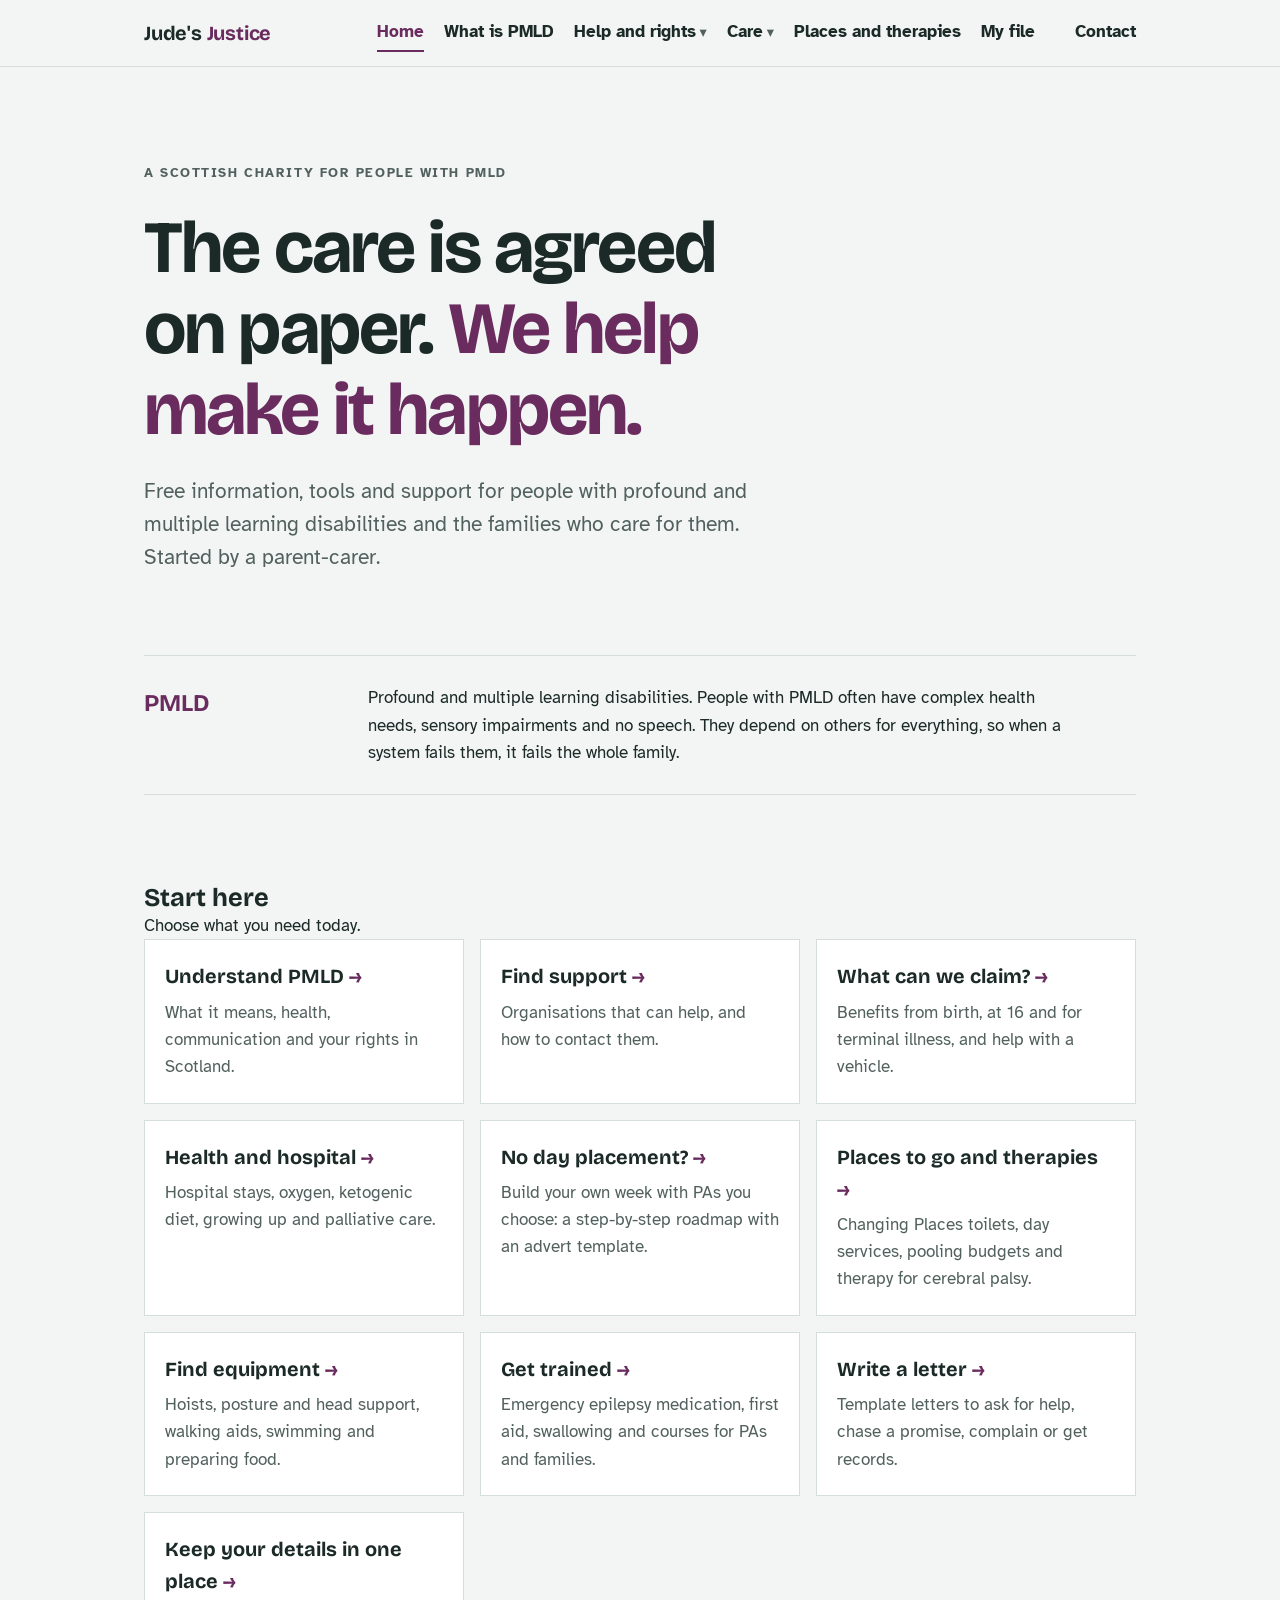
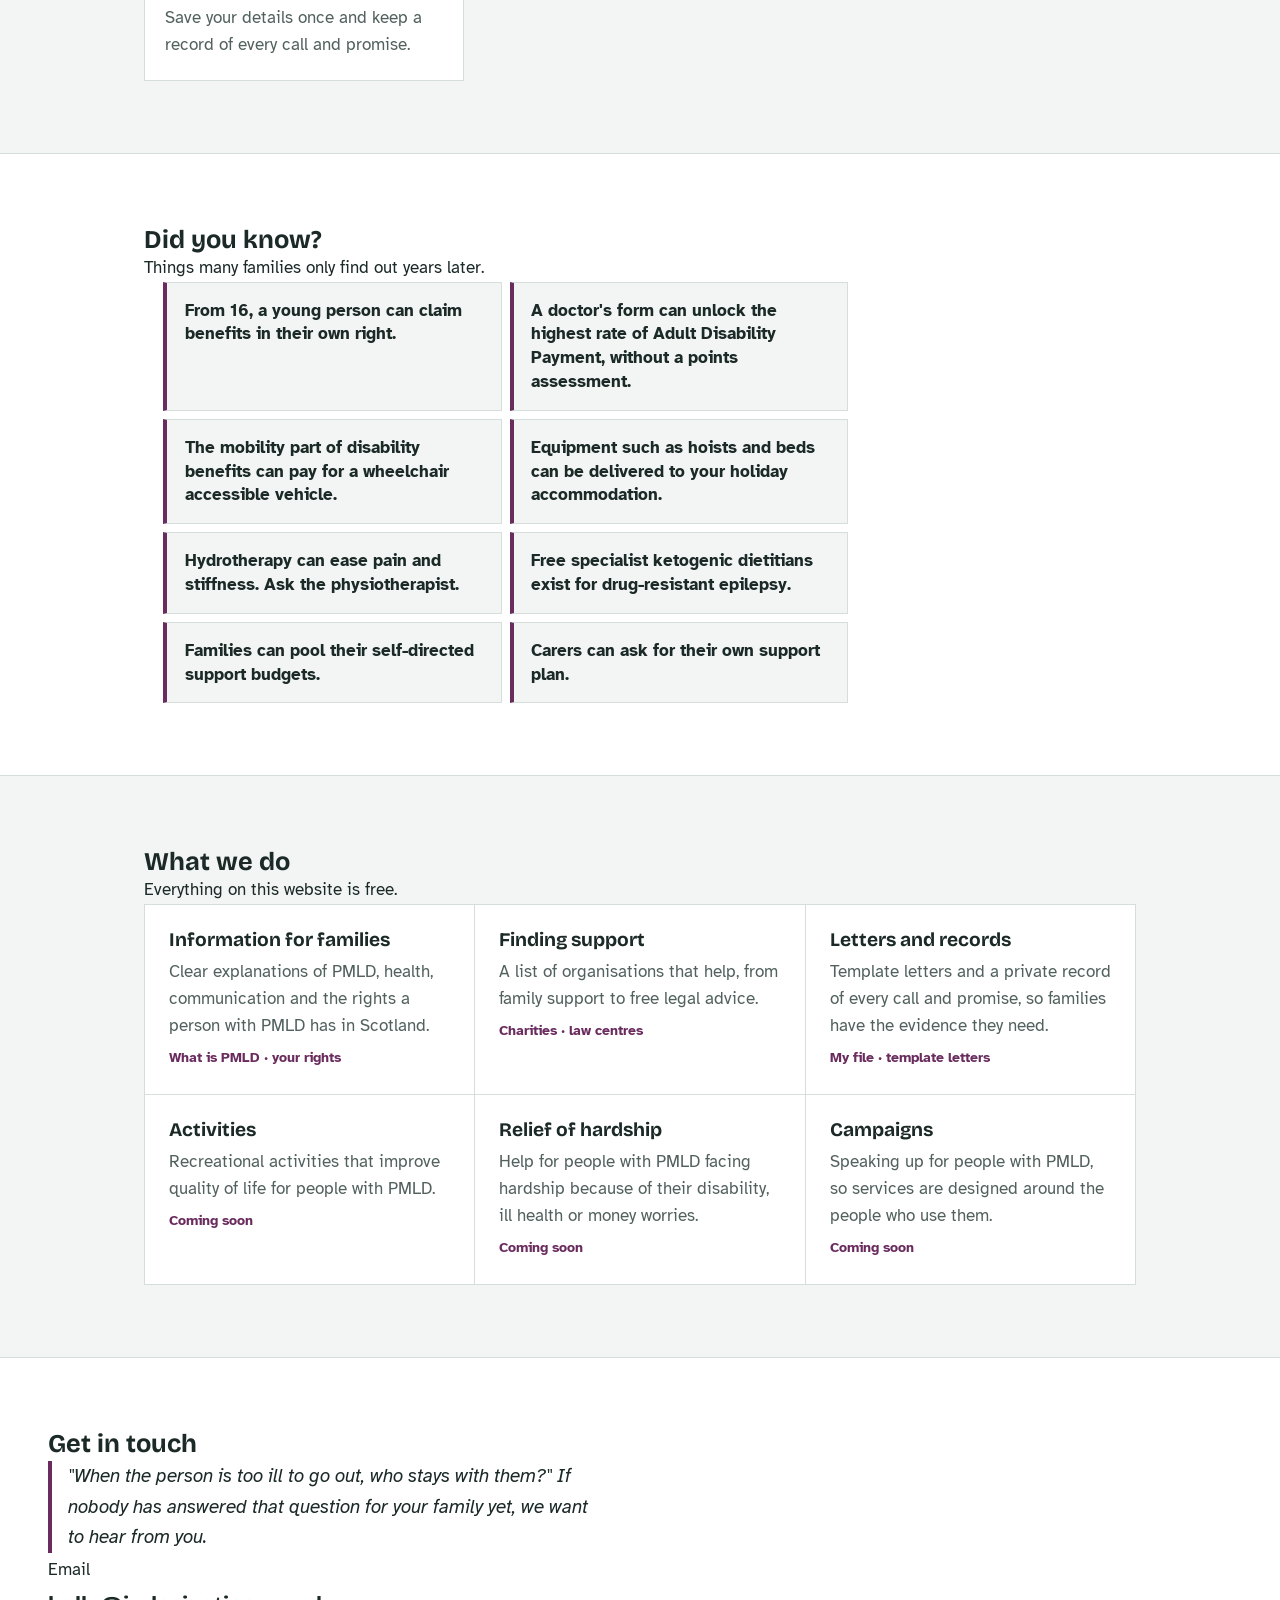
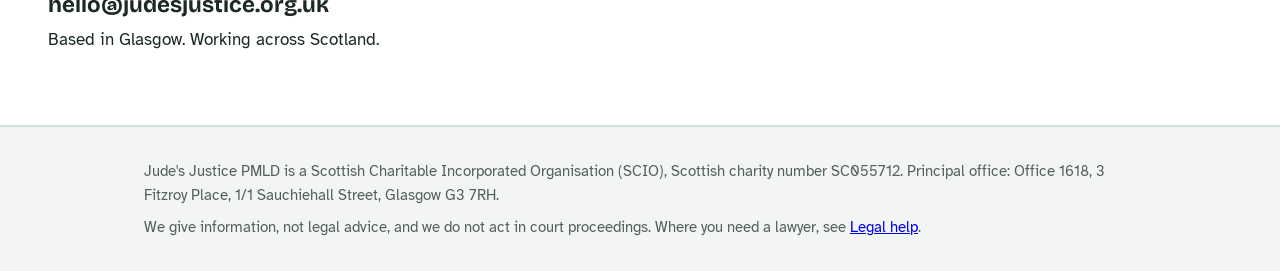
==== index.html @ f097c774 "Publish Jude's Justice website Co-Authored-By: Claude Opus 5.5 <noreply@anthropic.com> Claude-Sessio" ====
<!doctype html>
<html lang="en-GB">
<head>
<meta charset="utf-8">
<meta name="robots" content="noindex">
<meta name="viewport" content="width=device-width, initial-scale=1, viewport-fit=cover">
<meta name="description" content="Jude's Justice PMLD: a Scottish charity giving free information, tools and support to people with profound and multiple learning disabilities (PMLD) and their families.">
<title>Jude's Justice PMLD</title>
<link rel="preconnect" href="https://fonts.googleapis.com">
<link rel="preconnect" href="https://fonts.gstatic.com" crossorigin>
<link rel="stylesheet" href="https://fonts.googleapis.com/css2?family=Bricolage+Grotesque:opsz,wght@12..96,500;12..96,700&family=Atkinson+Hyperlegible:ital,wght@0,400;0,700;1,400&display=swap">
<link rel="stylesheet" href="style.css">
<script src="site.js"></script>
<style>html{-webkit-text-size-adjust:100%}body{margin:0}*,*::before,*::after{box-sizing:border-box}img{max-width:100%}</style>
</head>
<body>


<div class="stickyhead"><div class="wrap">
  <header class="top">
    <div class="brand"><a href="index.html">Jude's <span>Justice</span></a></div>
    <nav class="sitenav" aria-label="Main">
      <a href="index.html" aria-current="page">Home</a>
      <a href="pmld.html">What is PMLD</a>
      <details class="navgroup">
        <summary>Help and rights</summary>
        <div class="navpanel">
          <a href="benefits.html">Benefits</a>
          <a href="letters.html">Template letters</a>
          <a href="services.html">Support services</a>
        </div>
      </details>
      <details class="navgroup">
        <summary>Care</summary>
        <div class="navpanel">
          <a href="health.html">Health and hospital</a>
          <a href="training.html">Training</a>
          <a href="equipment.html">Equipment</a>
          <a href="own-week.html">Build your own week</a>
        </div>
      </details>
      <a href="places.html">Places and therapies</a>
      <a href="my-file.html">My file<span class="count" data-myfile-count hidden></span></a>
      <a href="index.html#contact">Contact</a>
    </nav>
  </header>
</div></div>

<div class="wrap">

  <div class="hero">
    <p class="eyebrow">A Scottish charity for people with PMLD</p>
    <h1>The care is agreed on paper. <em>We help make it happen.</em></h1>
    <p class="lede">Free information, tools and support for people with profound and multiple learning disabilities and the families who care for them. Started by a parent-carer.</p>
  </div>

  <dl class="pmld">
    <dt>PMLD</dt>
    <dd>Profound and multiple learning disabilities. People with PMLD often have complex health needs, sensory impairments and no speech. They depend on others for everything, so when a system fails them, it fails the whole family.</dd>
  </dl>
</div>

<section id="start">
  <div class="wrap">
    <h2>Start here</h2>
    <p class="intro">Choose what you need today.</p>
    <div class="routes">
      <a class="route" href="pmld.html"><span class="go">Understand PMLD</span><p>What it means, health, communication and your rights in Scotland.</p></a>
      <a class="route" href="services.html"><span class="go">Find support</span><p>Organisations that can help, and how to contact them.</p></a>
      <a class="route" href="benefits.html"><span class="go">What can we claim?</span><p>Benefits from birth, at 16 and for terminal illness, and help with a vehicle.</p></a>
      <a class="route" href="health.html"><span class="go">Health and hospital</span><p>Hospital stays, oxygen, ketogenic diet, growing up and palliative care.</p></a>
      <a class="route" href="own-week.html"><span class="go">No day placement?</span><p>Build your own week with PAs you choose: a step-by-step roadmap with an advert template.</p></a>
      <a class="route" href="places.html"><span class="go">Places to go and therapies</span><p>Changing Places toilets, day services, pooling budgets and therapy for cerebral palsy.</p></a>
      <a class="route" href="equipment.html"><span class="go">Find equipment</span><p>Hoists, posture and head support, walking aids, swimming and preparing food.</p></a>
      <a class="route" href="training.html"><span class="go">Get trained</span><p>Emergency epilepsy medication, first aid, swallowing and courses for PAs and families.</p></a>
      <a class="route" href="letters.html"><span class="go">Write a letter</span><p>Template letters to ask for help, chase a promise, complain or get records.</p></a>
      <a class="route" href="my-file.html"><span class="go">Keep your details in one place</span><p>Save your details once and keep a record of every call and promise.</p></a>
    </div>
  </div>
</section>


<section id="did-you-know" class="who">
  <div class="wrap">
    <h2>Did you know?</h2>
    <p class="intro">Things many families only find out years later.</p>
    <ul class="dyk">
      <li><a href="benefits.html#sixteen">From 16, a young person can claim benefits in their own right.</a></li>
      <li><a href="benefits.html#terminal">A doctor's form can unlock the highest rate of Adult Disability Payment, without a points assessment.</a></li>
      <li><a href="benefits.html#car">The mobility part of disability benefits can pay for a wheelchair accessible vehicle.</a></li>
      <li><a href="places.html#holidays">Equipment such as hoists and beds can be delivered to your holiday accommodation.</a></li>
      <li><a href="places.html#hydro">Hydrotherapy can ease pain and stiffness. Ask the physiotherapist.</a></li>
      <li><a href="health.html#keto">Free specialist ketogenic dietitians exist for drug-resistant epilepsy.</a></li>
      <li><a href="places.html#pooling">Families can pool their self-directed support budgets.</a></li>
      <li><a href="letters.html#carer">Carers can ask for their own support plan.</a></li>
    </ul>
  </div>
</section>

<section>
  <div class="wrap">
    <h2>What we do</h2>
    <p class="intro">Everything on this website is free.</p>
    <div class="services">
      <div class="svc"><h3>Information for families</h3><p>Clear explanations of PMLD, health, communication and the rights a person with PMLD has in Scotland.</p><p class="terms">What is PMLD · your rights</p></div>
      <div class="svc"><h3>Finding support</h3><p>A list of organisations that help, from family support to free legal advice.</p><p class="terms">Charities · law centres</p></div>
      <div class="svc"><h3>Letters and records</h3><p>Template letters and a private record of every call and promise, so families have the evidence they need.</p><p class="terms">My file · template letters</p></div>
      <div class="svc"><h3>Activities</h3><p>Recreational activities that improve quality of life for people with PMLD.</p><p class="terms">Coming soon</p></div>
      <div class="svc"><h3>Relief of hardship</h3><p>Help for people with PMLD facing hardship because of their disability, ill health or money worries.</p><p class="terms">Coming soon</p></div>
      <div class="svc"><h3>Campaigns</h3><p>Speaking up for people with PMLD, so services are designed around the people who use them.</p><p class="terms">Coming soon</p></div>
    </div>
  </div>
</section>

<section id="contact" class="who">
  <div class="wrap contact">
    <h2>Get in touch</h2>
    <p class="question">"When the person is too ill to go out, who stays with them?" If nobody has answered that question for your family yet, we want to hear from you.</p>
    <p>Email</p>
    <p class="addr">hello@judesjustice.org.uk</p>
    <p>Based in Glasgow. Working across Scotland.</p>
  </div>
</section>

<footer>
  <div class="wrap">
    <p>Jude's Justice PMLD is a Scottish Charitable Incorporated Organisation (SCIO), Scottish charity number SC055712. Principal office: Office 1618, 3 Fitzroy Place, 1/1 Sauchiehall Street, Glasgow G3 7RH.</p>
    <p>We give information, not legal advice, and we do not act in court proceedings. Where you need a lawyer, see <a href="services.html#legal">Legal help</a>.</p>
  </div>
</footer>
</body>
</html>
---- style.css ----
/* Layout: one calm reading column, a wide hero statement, services as an even 2/3-column grid, a true 3-step sequence */
:root{
  --bg:#F2F5F4; --surface:#FFFFFF; --ink:#1B2927; --muted:#52615E;
  --accent:#6A2C5E; --accent-soft:#EFE3EC; --line:#D5DEDB;
  --display:"Bricolage Grotesque", "Segoe UI", system-ui, sans-serif;
  --body:"Atkinson Hyperlegible", "Segoe UI", system-ui, sans-serif;
}
@media (prefers-color-scheme: dark){:root:not([data-theme="light"]){
  --bg:#121A19; --surface:#1A2523; --ink:#E6EEEC; --muted:#A3B3AF;
  --accent:#E3A6D4; --accent-soft:#2E1F2B; --line:#2C3A37; color-scheme:dark }}
:root[data-theme="dark"]{
  --bg:#121A19; --surface:#1A2523; --ink:#E6EEEC; --muted:#A3B3AF;
  --accent:#E3A6D4; --accent-soft:#2E1F2B; --line:#2C3A37; color-scheme:dark }

body{background:var(--bg);color:var(--ink);font-family:var(--body);font-size:1.0625rem;line-height:1.6}
.wrap{max-width:68rem;margin:0 auto;padding-inline:clamp(16px,5vw,48px)}
h1,h2,h3{font-family:var(--display);text-wrap:balance;margin:0;line-height:1.1}
p{margin:0}
.draft{background:var(--accent-soft);color:var(--accent);font-size:.875rem;text-align:center;padding:.5rem 16px;font-weight:700}

header.top{display:flex;justify-content:space-between;align-items:center;gap:1rem;padding-block:1.5rem;flex-wrap:wrap}
.brand{font-family:var(--display);font-weight:700;font-size:1.25rem;letter-spacing:-.01em}
.brand span{color:var(--accent)}
.navlink{color:var(--ink);font-weight:700;text-decoration:none;border-bottom:2px solid var(--accent)}
.navlink:focus-visible,a:focus-visible{outline:3px solid var(--accent);outline-offset:3px}

.hero{padding-block:clamp(2.5rem,8vw,6rem) clamp(2rem,6vw,4rem);display:grid;gap:1.5rem}
.eyebrow{text-transform:uppercase;letter-spacing:.12em;font-size:.8125rem;font-weight:700;color:var(--muted)}
.hero h1{font-size:clamp(2.4rem,7vw,4.6rem);font-weight:700;letter-spacing:-.025em;max-width:16ch}
.hero h1 em{font-style:normal;color:var(--accent)}
.hero p.lede{font-size:clamp(1.125rem,2.2vw,1.3rem);max-width:40rem;color:var(--muted)}

.pmld{border-top:1px solid var(--line);border-bottom:1px solid var(--line);padding-block:1.75rem;display:grid;grid-template-columns:minmax(0,12rem) minmax(0,1fr);gap:1rem 2rem}
.pmld dt{font-family:var(--display);font-weight:700;font-size:1.5rem;color:var(--accent)}
.pmld dd{margin:0;max-width:44rem}
@media (max-width:640px){.pmld{grid-template-columns:1fr}}

section{padding-block:clamp(2.5rem,6vw,4.5rem)}
section > h2{font-size:clamp(1.75rem,4vw,2.5rem);margin-bottom:.75rem}
section > p.intro{color:var(--muted);max-width:40rem;margin-bottom:2rem}

.services{display:grid;grid-template-columns:repeat(auto-fit,minmax(min(100%,19rem),1fr));gap:1px;background:var(--line);border:1px solid var(--line)}
.svc{background:var(--surface);padding:1.5rem;display:grid;gap:.5rem;align-content:start;min-width:0}
.svc h3{font-size:1.2rem}
.svc p{color:var(--muted)}
.svc .terms{font-size:.875rem;color:var(--accent);font-weight:700}

.steps{list-style:none;padding:0;margin:0;display:grid;grid-template-columns:repeat(auto-fit,minmax(min(100%,16rem),1fr));gap:2rem}
.steps li{display:grid;gap:.5rem;min-width:0}
.steps .n{font-family:var(--display);font-weight:700;font-size:2.5rem;color:var(--accent);line-height:1}
.steps h3{font-size:1.2rem}
.steps p{color:var(--muted)}

.who{background:var(--surface);border-top:1px solid var(--line);border-bottom:1px solid var(--line)}
.who ul{margin:0;padding-left:1.2rem;display:grid;gap:.5rem;max-width:44rem}

.contact{display:grid;gap:1rem;max-width:40rem}
.contact .addr{font-family:var(--display);font-size:1.4rem;font-weight:700;user-select:all;word-break:break-word}
.question{border-left:4px solid var(--accent);padding-left:1rem;font-style:italic;font-size:1.2rem}

footer{border-top:1px solid var(--line);padding-block:2rem;color:var(--muted);font-size:.9375rem}
footer p + p{margin-top:.5rem}
@media (prefers-reduced-motion:no-preference){a{transition:color .15s}}

/* Site navigation */
.sitenav{display:flex;flex-wrap:wrap;gap:.25rem 1.25rem;font-weight:700}
.sitenav a{color:var(--ink);text-decoration:none;padding-block:.25rem;border-bottom:2px solid transparent}
.sitenav a:hover{border-bottom-color:var(--line)}
.sitenav a[aria-current="page"]{border-bottom-color:var(--accent);color:var(--accent)}
.sitenav .soon{color:var(--muted);font-weight:400}
.brand a{color:inherit;text-decoration:none}

/* Article pages: one reading column with an in-page contents list */
.article{display:grid;grid-template-columns:minmax(0,14rem) minmax(0,1fr);gap:3rem;padding-block:clamp(2rem,6vw,4rem)}
.toc{position:sticky;top:calc(env(safe-area-inset-top,0px) + 1rem);align-self:start;display:grid;gap:.5rem;font-size:.9375rem}
.toc p{text-transform:uppercase;letter-spacing:.12em;font-size:.75rem;font-weight:700;color:var(--muted)}
.toc a{color:var(--ink);text-decoration:none}
.toc a:hover{color:var(--accent)}
.prose{max-width:42rem;display:grid;gap:1.1rem;min-width:0}
.prose h1{font-size:clamp(2.2rem,6vw,3.6rem);letter-spacing:-.02em}
.prose h2{font-size:clamp(1.5rem,3.4vw,2rem);margin-top:2rem;scroll-margin-top:1.5rem}
.prose h3{font-size:1.2rem;margin-top:.5rem}
.prose ul,.prose ol{margin:0;padding-left:1.3rem;display:grid;gap:.4rem}
.prose .lede{font-size:1.2rem;color:var(--muted)}
.prose a{color:var(--accent)}
.callout{background:var(--accent-soft);padding:1.25rem 1.5rem;display:grid;gap:.6rem}
.callout .label{text-transform:uppercase;letter-spacing:.12em;font-size:.75rem;font-weight:700;color:var(--accent)}
.pull{font-family:var(--display);font-size:clamp(1.3rem,3vw,1.7rem);line-height:1.25;border-left:4px solid var(--accent);padding-left:1.25rem}
.pull cite{display:block;font-family:var(--body);font-size:.9rem;font-style:normal;color:var(--muted);margin-top:.5rem}
.options{display:grid;grid-template-columns:repeat(auto-fit,minmax(min(100%,15rem),1fr));gap:1px;background:var(--line);border:1px solid var(--line)}
.options div{background:var(--surface);padding:1rem 1.25rem;display:grid;gap:.25rem;min-width:0}
.options b{font-family:var(--display);color:var(--accent)}
.sources{font-size:.9375rem;color:var(--muted)}
.sources a{color:var(--muted);word-break:break-word}
@media (max-width:760px){.article{grid-template-columns:1fr;gap:1.5rem}.toc{position:static}}

/* Sticky header so the menu is always in reach */
.stickyhead{position:sticky;top:env(safe-area-inset-top,0px);z-index:10;background:var(--bg);border-bottom:1px solid var(--line)}
.stickyhead header.top{padding-block:.9rem}
.count{display:inline-block;margin-left:.35rem;padding:0 .45rem;border-radius:999px;background:var(--accent);color:var(--bg);font-size:.75rem;font-weight:700;line-height:1.5;vertical-align:middle}

/* Start here: one route per thing people come to do */
.routes{display:grid;grid-template-columns:repeat(auto-fit,minmax(min(100%,15rem),1fr));gap:1rem}
.route{display:grid;gap:.4rem;align-content:start;padding:1.25rem 1.25rem 1.4rem;background:var(--surface);border:1px solid var(--line);color:var(--ink);text-decoration:none;min-width:0}
a.route:hover{border-color:var(--accent)}
.route .go{font-family:var(--display);font-weight:700;font-size:1.25rem}
a.route .go::after{content:" →";color:var(--accent)}
.route p{color:var(--muted)}
.route.soon{opacity:.7}
.route.soon .go{color:var(--muted)}

/* My file */
.panel{background:var(--surface);border:1px solid var(--line);padding:1.25rem 1.5rem;display:grid;gap:1rem;min-width:0}
.fields{display:grid;grid-template-columns:repeat(auto-fit,minmax(min(100%,15rem),1fr));gap:1rem}
.field{display:grid;gap:.3rem;min-width:0}
.field.wide{grid-column:1/-1}
.field label{font-weight:700;font-size:.9375rem}
.field .hint{font-size:.85rem;color:var(--muted)}
.field input,.field textarea,.field select{font:inherit;color:var(--ink);background:var(--bg);border:1px solid var(--line);padding:.6rem .7rem;width:100%;min-width:0}
.field textarea{min-height:5.5rem;resize:vertical}
.field input:focus-visible,.field textarea:focus-visible,.field select:focus-visible{outline:3px solid var(--accent);outline-offset:1px}
.status{font-size:.9rem;color:var(--muted);min-height:1.4em}
.btns{display:flex;flex-wrap:wrap;gap:.75rem;align-items:center}
.btn{font:inherit;font-weight:700;padding:.6rem 1rem;border:2px solid var(--accent);background:var(--accent);color:var(--bg);cursor:pointer}
.btn.ghost{background:transparent;color:var(--accent)}
.btn:focus-visible{outline:3px solid var(--ink);outline-offset:2px}
.records{list-style:none;padding:0;margin:0;display:grid;gap:1px;background:var(--line);border:1px solid var(--line)}
.records li{background:var(--surface);padding:1rem 1.25rem;display:grid;grid-template-columns:minmax(0,8rem) minmax(0,1fr) auto;gap:.25rem 1rem;align-items:start}
.records .when{font-variant-numeric:tabular-nums;font-weight:700}
.records .who{font-weight:700}
.records .what{white-space:pre-wrap;word-break:break-word}
.records .next{color:var(--accent);font-size:.9rem}
.records .del{font:inherit;font-size:.85rem;background:none;border:0;color:var(--muted);text-decoration:underline;cursor:pointer}
.empty{background:var(--surface);border:1px dashed var(--line);padding:1.25rem;color:var(--muted)}
.confirm{background:var(--accent-soft);padding:1rem 1.25rem;display:grid;gap:.75rem}
@media (max-width:560px){.records li{grid-template-columns:1fr}}

/* Support services */
.orgs{display:grid;gap:1rem}
.org{background:var(--surface);border:1px solid var(--line);padding:1.25rem 1.5rem;display:grid;gap:.6rem;min-width:0}
.org h3{font-size:1.35rem;margin:0}
.org .meta{font-size:.9rem;color:var(--muted)}
.org .flag{justify-self:start;font-size:.8rem;font-weight:700;text-transform:uppercase;letter-spacing:.08em;color:var(--accent);background:var(--accent-soft);padding:.15rem .5rem}
.contact{display:grid;grid-template-columns:max-content minmax(0,1fr);gap:.2rem 1rem;margin:0}
.contact dt{font-weight:700}
.contact dd{margin:0;word-break:break-word}
.sel{user-select:all}
.tags{display:flex;flex-wrap:wrap;gap:.4rem}
.tag{font-size:.8rem;border:1px solid var(--line);padding:.1rem .5rem;color:var(--muted)}
.org .save{justify-self:start}
.btn:disabled{opacity:.6;cursor:default}

/* Template letters */
.letter-list{display:grid;gap:.4rem}
.letter-list button{font:inherit;text-align:left;background:none;border:0;border-left:3px solid transparent;padding:.35rem .6rem;color:var(--ink);cursor:pointer}
.letter-list button:hover{border-left-color:var(--line)}
.letter-list button[aria-pressed="true"]{border-left-color:var(--accent);color:var(--accent);font-weight:700}
.letter-list button:focus-visible{outline:3px solid var(--accent);outline-offset:2px}
.letter{background:var(--surface);border:1px solid var(--line);padding:1.5rem;white-space:pre-wrap;word-break:break-word;font-size:1rem;line-height:1.55}
.letter mark,.callout mark{background:var(--accent-soft);color:var(--accent);font-weight:700;padding:0 .15rem}
.muted{color:var(--muted)}
@media (max-width:760px){.letter-list{grid-template-columns:repeat(auto-fit,minmax(min(100%,12rem),1fr))}}

/* Keep the contact block inside narrow screens */
.contact{grid-template-columns:minmax(0,1fr)}
.contact .addr{overflow-wrap:anywhere}

/* Training record */
.table-wrap{overflow-x:auto}
.trecord{width:100%;border-collapse:collapse;background:var(--surface);border:1px solid var(--line);font-variant-numeric:tabular-nums}
.trecord th,.trecord td{text-align:left;padding:.6rem .75rem;border-bottom:1px solid var(--line);vertical-align:top}
.trecord th{font-size:.85rem;text-transform:uppercase;letter-spacing:.06em;color:var(--muted)}
.trecord tr.overdue td{color:var(--accent);font-weight:700}
.trecord .del{font:inherit;font-size:.85rem;background:none;border:0;color:var(--muted);text-decoration:underline;cursor:pointer}

/* Did you know? */
.dyk{list-style:none;padding:0;margin:0;display:grid;grid-template-columns:repeat(auto-fit,minmax(min(100%,18rem),1fr));gap:.75rem}
.dyk li{min-width:0}
.dyk a{display:block;height:100%;padding:1rem 1.1rem;background:var(--bg);border:1px solid var(--line);border-left:4px solid var(--accent);color:var(--ink);text-decoration:none;font-weight:700;line-height:1.4}
.dyk a:hover{border-color:var(--accent)}

/* Grouped menu */
.sitenav{align-items:center}
.navgroup{position:relative}
.navgroup summary{list-style:none;cursor:pointer;padding-block:.25rem;border-bottom:2px solid transparent}
.navgroup summary::-webkit-details-marker{display:none}
.navgroup summary::after{content:" ▾";color:var(--muted);font-size:.85em}
.navgroup[open] summary::after{content:" ▴"}
.navgroup.active summary{color:var(--accent);border-bottom-color:var(--accent)}
.navgroup summary:focus-visible{outline:3px solid var(--accent);outline-offset:3px}
.navpanel{position:absolute;top:calc(100% + .4rem);left:0;z-index:20;min-width:13rem;display:grid;gap:.1rem;padding:.5rem;background:var(--surface);border:1px solid var(--line);box-shadow:0 8px 24px rgba(0,0,0,.12)}
.navpanel a{padding:.5rem .6rem;border-bottom:0!important}
.navpanel a:hover{background:var(--accent-soft)}
.navpanel a[aria-current="page"]{background:var(--accent-soft)}
@media (max-width:640px){.navpanel{position:static;box-shadow:none;margin-top:.3rem;min-width:0}.navgroup[open]{flex-basis:100%}}
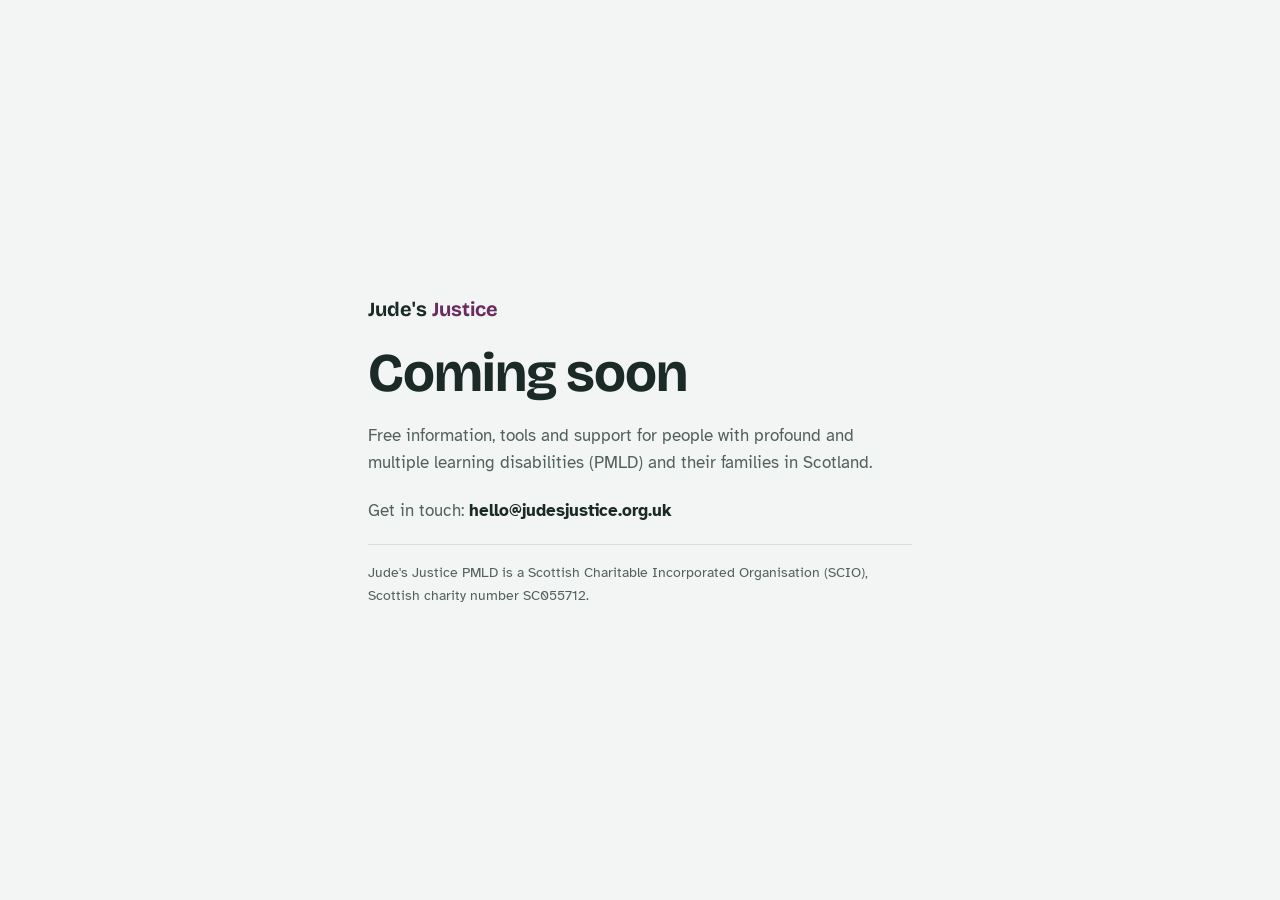
==== commit 51ccf554: "Show a Coming soon page until launch Co-Authored-By: Claude Opus 5.5 <noreply@anthropic.com> Claude-" ====
--- a/index.html
+++ b/index.html
@@ -2,131 +2,34 @@
 <html lang="en-GB">
 <head>
 <meta charset="utf-8">
+<meta name="viewport" content="width=device-width, initial-scale=1, viewport-fit=cover">
 <meta name="robots" content="noindex">
-<meta name="viewport" content="width=device-width, initial-scale=1, viewport-fit=cover">
-<meta name="description" content="Jude's Justice PMLD: a Scottish charity giving free information, tools and support to people with profound and multiple learning disabilities (PMLD) and their families.">
 <title>Jude's Justice PMLD</title>
 <link rel="preconnect" href="https://fonts.googleapis.com">
 <link rel="preconnect" href="https://fonts.gstatic.com" crossorigin>
-<link rel="stylesheet" href="https://fonts.googleapis.com/css2?family=Bricolage+Grotesque:opsz,wght@12..96,500;12..96,700&family=Atkinson+Hyperlegible:ital,wght@0,400;0,700;1,400&display=swap">
-<link rel="stylesheet" href="style.css">
-<script src="site.js"></script>
-<style>html{-webkit-text-size-adjust:100%}body{margin:0}*,*::before,*::after{box-sizing:border-box}img{max-width:100%}</style>
+<link rel="stylesheet" href="https://fonts.googleapis.com/css2?family=Bricolage+Grotesque:opsz,wght@12..96,700&family=Atkinson+Hyperlegible:wght@400;700&display=swap">
+<style>
+:root{--bg:#F2F5F4;--ink:#1B2927;--muted:#52615E;--accent:#6A2C5E;--line:#D5DEDB;color-scheme:light}
+@media (prefers-color-scheme:dark){:root{--bg:#121A19;--ink:#E6EEEC;--muted:#A3B3AF;--accent:#E3A6D4;--line:#2C3A37;color-scheme:dark}}
+*,*::before,*::after{box-sizing:border-box}
+html,body{height:100%}
+body{margin:0;background:var(--bg);color:var(--ink);font-family:"Atkinson Hyperlegible","Segoe UI",system-ui,sans-serif;font-size:1.0625rem;line-height:1.6;display:grid;place-items:center;padding:2rem 16px}
+main{max-width:34rem;display:grid;gap:1.25rem}
+.brand{font-family:"Bricolage Grotesque","Segoe UI",system-ui,sans-serif;font-weight:700;font-size:1.25rem}
+.brand span{color:var(--accent)}
+h1{font-family:"Bricolage Grotesque","Segoe UI",system-ui,sans-serif;font-size:clamp(2.2rem,8vw,3.4rem);line-height:1.05;letter-spacing:-.02em;margin:0;text-wrap:balance}
+p{margin:0;color:var(--muted)}
+.addr{color:var(--ink);font-weight:700;user-select:all}
+footer{border-top:1px solid var(--line);padding-top:1rem;font-size:.9rem;color:var(--muted)}
+</style>
 </head>
 <body>
-
-
-<div class="stickyhead"><div class="wrap">
-  <header class="top">
-    <div class="brand"><a href="index.html">Jude's <span>Justice</span></a></div>
-    <nav class="sitenav" aria-label="Main">
-      <a href="index.html" aria-current="page">Home</a>
-      <a href="pmld.html">What is PMLD</a>
-      <details class="navgroup">
-        <summary>Help and rights</summary>
-        <div class="navpanel">
-          <a href="benefits.html">Benefits</a>
-          <a href="letters.html">Template letters</a>
-          <a href="services.html">Support services</a>
-        </div>
-      </details>
-      <details class="navgroup">
-        <summary>Care</summary>
-        <div class="navpanel">
-          <a href="health.html">Health and hospital</a>
-          <a href="training.html">Training</a>
-          <a href="equipment.html">Equipment</a>
-          <a href="own-week.html">Build your own week</a>
-        </div>
-      </details>
-      <a href="places.html">Places and therapies</a>
-      <a href="my-file.html">My file<span class="count" data-myfile-count hidden></span></a>
-      <a href="index.html#contact">Contact</a>
-    </nav>
-  </header>
-</div></div>
-
-<div class="wrap">
-
-  <div class="hero">
-    <p class="eyebrow">A Scottish charity for people with PMLD</p>
-    <h1>The care is agreed on paper. <em>We help make it happen.</em></h1>
-    <p class="lede">Free information, tools and support for people with profound and multiple learning disabilities and the families who care for them. Started by a parent-carer.</p>
-  </div>
-
-  <dl class="pmld">
-    <dt>PMLD</dt>
-    <dd>Profound and multiple learning disabilities. People with PMLD often have complex health needs, sensory impairments and no speech. They depend on others for everything, so when a system fails them, it fails the whole family.</dd>
-  </dl>
-</div>
-
-<section id="start">
-  <div class="wrap">
-    <h2>Start here</h2>
-    <p class="intro">Choose what you need today.</p>
-    <div class="routes">
-      <a class="route" href="pmld.html"><span class="go">Understand PMLD</span><p>What it means, health, communication and your rights in Scotland.</p></a>
-      <a class="route" href="services.html"><span class="go">Find support</span><p>Organisations that can help, and how to contact them.</p></a>
-      <a class="route" href="benefits.html"><span class="go">What can we claim?</span><p>Benefits from birth, at 16 and for terminal illness, and help with a vehicle.</p></a>
-      <a class="route" href="health.html"><span class="go">Health and hospital</span><p>Hospital stays, oxygen, ketogenic diet, growing up and palliative care.</p></a>
-      <a class="route" href="own-week.html"><span class="go">No day placement?</span><p>Build your own week with PAs you choose: a step-by-step roadmap with an advert template.</p></a>
-      <a class="route" href="places.html"><span class="go">Places to go and therapies</span><p>Changing Places toilets, day services, pooling budgets and therapy for cerebral palsy.</p></a>
-      <a class="route" href="equipment.html"><span class="go">Find equipment</span><p>Hoists, posture and head support, walking aids, swimming and preparing food.</p></a>
-      <a class="route" href="training.html"><span class="go">Get trained</span><p>Emergency epilepsy medication, first aid, swallowing and courses for PAs and families.</p></a>
-      <a class="route" href="letters.html"><span class="go">Write a letter</span><p>Template letters to ask for help, chase a promise, complain or get records.</p></a>
-      <a class="route" href="my-file.html"><span class="go">Keep your details in one place</span><p>Save your details once and keep a record of every call and promise.</p></a>
-    </div>
-  </div>
-</section>
-
-
-<section id="did-you-know" class="who">
-  <div class="wrap">
-    <h2>Did you know?</h2>
-    <p class="intro">Things many families only find out years later.</p>
-    <ul class="dyk">
-      <li><a href="benefits.html#sixteen">From 16, a young person can claim benefits in their own right.</a></li>
-      <li><a href="benefits.html#terminal">A doctor's form can unlock the highest rate of Adult Disability Payment, without a points assessment.</a></li>
-      <li><a href="benefits.html#car">The mobility part of disability benefits can pay for a wheelchair accessible vehicle.</a></li>
-      <li><a href="places.html#holidays">Equipment such as hoists and beds can be delivered to your holiday accommodation.</a></li>
-      <li><a href="places.html#hydro">Hydrotherapy can ease pain and stiffness. Ask the physiotherapist.</a></li>
-      <li><a href="health.html#keto">Free specialist ketogenic dietitians exist for drug-resistant epilepsy.</a></li>
-      <li><a href="places.html#pooling">Families can pool their self-directed support budgets.</a></li>
-      <li><a href="letters.html#carer">Carers can ask for their own support plan.</a></li>
-    </ul>
-  </div>
-</section>
-
-<section>
-  <div class="wrap">
-    <h2>What we do</h2>
-    <p class="intro">Everything on this website is free.</p>
-    <div class="services">
-      <div class="svc"><h3>Information for families</h3><p>Clear explanations of PMLD, health, communication and the rights a person with PMLD has in Scotland.</p><p class="terms">What is PMLD · your rights</p></div>
-      <div class="svc"><h3>Finding support</h3><p>A list of organisations that help, from family support to free legal advice.</p><p class="terms">Charities · law centres</p></div>
-      <div class="svc"><h3>Letters and records</h3><p>Template letters and a private record of every call and promise, so families have the evidence they need.</p><p class="terms">My file · template letters</p></div>
-      <div class="svc"><h3>Activities</h3><p>Recreational activities that improve quality of life for people with PMLD.</p><p class="terms">Coming soon</p></div>
-      <div class="svc"><h3>Relief of hardship</h3><p>Help for people with PMLD facing hardship because of their disability, ill health or money worries.</p><p class="terms">Coming soon</p></div>
-      <div class="svc"><h3>Campaigns</h3><p>Speaking up for people with PMLD, so services are designed around the people who use them.</p><p class="terms">Coming soon</p></div>
-    </div>
-  </div>
-</section>
-
-<section id="contact" class="who">
-  <div class="wrap contact">
-    <h2>Get in touch</h2>
-    <p class="question">"When the person is too ill to go out, who stays with them?" If nobody has answered that question for your family yet, we want to hear from you.</p>
-    <p>Email</p>
-    <p class="addr">hello@judesjustice.org.uk</p>
-    <p>Based in Glasgow. Working across Scotland.</p>
-  </div>
-</section>
-
-<footer>
-  <div class="wrap">
-    <p>Jude's Justice PMLD is a Scottish Charitable Incorporated Organisation (SCIO), Scottish charity number SC055712. Principal office: Office 1618, 3 Fitzroy Place, 1/1 Sauchiehall Street, Glasgow G3 7RH.</p>
-    <p>We give information, not legal advice, and we do not act in court proceedings. Where you need a lawyer, see <a href="services.html#legal">Legal help</a>.</p>
-  </div>
-</footer>
+<main>
+  <div class="brand">Jude's <span>Justice</span></div>
+  <h1>Coming soon</h1>
+  <p>Free information, tools and support for people with profound and multiple learning disabilities (PMLD) and their families in Scotland.</p>
+  <p>Get in touch: <span class="addr">hello@judesjustice.org.uk</span></p>
+  <footer>Jude's Justice PMLD is a Scottish Charitable Incorporated Organisation (SCIO), Scottish charity number SC055712.</footer>
+</main>
 </body>
 </html>
